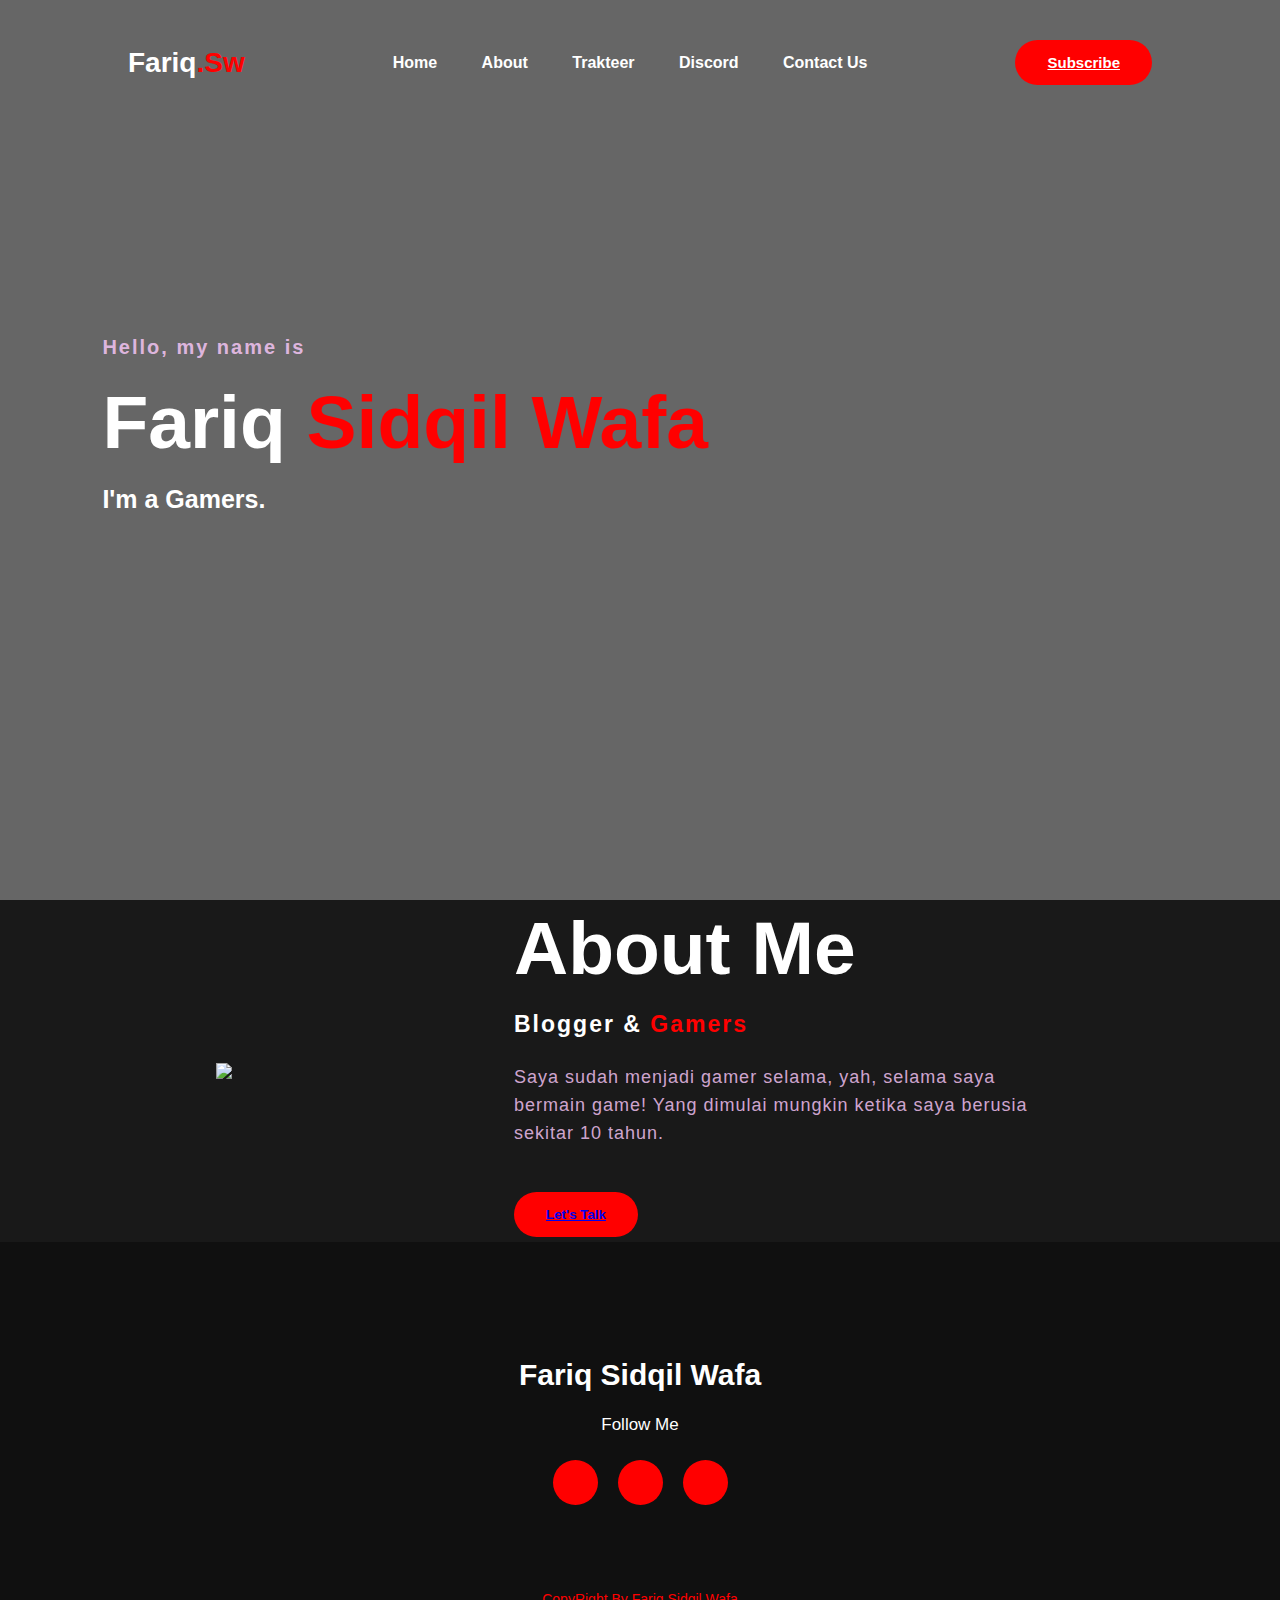
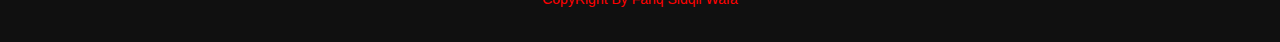
==== index.html @ fd49a966 "Update index.html" ====
<!DOCTYPE html>
<html>
<head>
    <meta content='width=device-width, initial-scale=1, maximum-scale=1' name='viewport'/>
    <title>Fariq.Sw</title>
    <link rel="stylesheet" href="https://imgur.com/GjUrSy4">
    <link rel="preconnect" href="https://fonts.gstatic.com">
    <link href="https://fonts.googleapis.com/css2?family=Josefin+Sans:ital, wght@0, 100; 0,30 0;0,400;0,500; 0,600; 0,700;1, 100;1,200;1,300; 1,400;1,500; 1,600;1,700&family-Montserrat: wght@700; 800; 900&display-swap" rel="stylesheet">
    <link rel="stylesheet" href="https://cdnjs.cloudflare.com/ajax/libs/font-awesome/6.2.1/css/all.min.css" integrity="sha512-MV7K8+y+gLIBoVD59lQIYicR65iaqukzvf/nwasF0nqhPay5w/9lJmVM2hMDcnK1OnMGCdVK+iQrJ7lzPJQd1w==" crossorigin="anonymous" referrerpolicy="no-referrer">
    <style>
       * {
    padding: 0;
    margin: 0;
    box-sizing: border-box;
    font-family: 'jonefin sans' , sans-serif;
}
.hero{
    height: 100vh;
    width: 100%;
    background-image: linear-gradient(rgba(0,0,0,0.6), rgba(0,0,0,0.6)),url("D:/Website/img/background3.jpg");
    background-size: cover;
    background-position: center;
    background-repeat: no-repeat;
}
nav{
    display: flex;
    align-items: center;
    justify-content: space-between;
    padding-top: 40px;
    padding-left: 10%;
    padding-right: 10%;
}
.logo{
    color: white;
    font-size: 28px;
}
span{
    color: red;
}
nav ul li{
    list-style-type: none;
    display: inline-block;
    padding: 10px 20px;
}
nav ul li a{
    color: white;
    text-decoration-line: none;
    font-weight: bold;
}
nav ul li a:hover{
    color: red;
    transition: .3s;
}
.btn{
    border: 2px solid transparent;
    background: red;
    padding: 12px 30px;
    border-radius: 30px;
    color: white;
    font-weight: bold;
    font-size: 15px;
    transition: .4s;
}
.btn:hover{
    transform: scale(1.2);
    cursor: pointer;
}
.content{
    position: absolute;
    top: 50%;
    left: 8%;
    transform: translateY(-50%);
}
h1{
    color: white;
    margin: 20px 0px 20px;
    font-size: 75px;
}
h3{
    color: white;
    font-size: 25px;
    margin-bottom: 50px;
}
h4{
    color: #fcfc;
    letter-spacing: 2px;
    font-size: 20px;
}
.neswlatter form{
    width: 380px;
    max-width: 100%;
    position: relative;
}
.neswlatter form input:first-child{
    display: inline-block;
    width: 100%;
    padding: 14px 130px 14px 15px;
    border: 2px solid red;
    outline: none;
    border-radius: 30px;
}
.neswlatter form input:last-child{
    position: absolute;
    display: inline-block;
    outline: none;
    border: none;
    padding: 10px 30px;
    border-radius: 30px;
    background-color: red;
    color: white;
    box-shadow: 0px 0px 5px #000, 0px 0px 15px #858585;
    top: 6px;
    right: 6px;
}
#about{
    width: 100%;
    padding: 5px 0px;
    background-color: #191919;
}
.about img{
    height: auto;
    width: 100%;
}
.about-text{
    width: 550px;
    height: auto;
    
}
.main{
    width: 1130px;
    max-width: 95%;
    margin: 0 auto;
    display: flex;
    align-items: center;
    justify-content: space-around;
}
.about-text h2{
    color: white;
    font-size: 75px;
    text-transform: capitalize;
    margin-bottom: 20px;
}
.about-text h5{
    color: white;
    letter-spacing: 2px;
    font: 22px;
    margin-bottom: 25px;
    text-transform: capitalize;
}
.about-text p{
    color: #fcfc;
    letter-spacing: 1px;
    line-height: 28px;
    font-size: 18px;
    margin-bottom: 45px;
}
button{
    background-color: red;
    color: white;
    text-decoration: none;
    border: 2px solid transparent;
    font-weight: bold;
    padding: 13px 30px;
    border-radius: 30px;
    transition: .4s;
}
button:hover{
    background-color: transparent;
    border: 2px solid red;
    cursor: pointer;
}
.service{
    background: #101010;
    width: 100%;
    padding: 100px 0px;
}
.tittle h2{
    color: white;
    font-size: 75px;
    width: 1130px;
    margin: 30px auto;
    text-align: center;
}
.box{
    display: flex;
    justify-content: center;
    align-items: center;
    min-height: 400px;
}
.card{
    height: 365px;
    width: 335px;
    padding: 20px 35px;
    background: #191919;
    border-radius: 20px;
    margin: 15px;
    position: relative;
    overflow: hidden;
    text-align: center;
}
.card i{
    font-size: 50px;
    display: block;
    text-align: center;
    margin: 25px 0px;
    color: red;
}
h5{
    color: white;
    font-size: 23px;
    margin-bottom: 15px;
}
.pra p{
    color: #fcfc;
    font-size: 16px;
    line-height: 27px;
    margin-bottom: 25px;
}
.card .button{
    background-color: red;
    color: white;
    text-decoration: none;
    border: 2px solid transparent;
    font-weight: bold;
    padding: 9px 22px;
    border-radius: 30px;
    transition: .4s;
}
.card .button:hover{
    background-color: transparent;
    border: 2px solid red;
    cursor: pointer;
}
.contact-me{
    width: 100%;
    height: 290px;
    background: #191919;
    display: flex;
    align-items: center;
    flex-direction: column;
    justify-content: center;
}
.contact-me p{
    color: white;
    font-size: 30px;
    font-weight: bold;
    margin-bottom: 25px;
}
.contact-me .button-two{
    background-color: red;
    color: white;
    text-decoration: none;
    border: 2px solid transparent;
    font-weight: bold;
    padding: 13px 30px;
    border-radius: 30px;
    transition: .4s;
}
.contact-me .button-two:hover{
    background-color: transparent;
    border: 2px solid red;
    cursor: pointer;
}
footer{
    position: relative;
    width: 100%;
    height: 400px;
    background: #101010;
    display: flex;
    flex-direction: column;
    align-items: center;
    justify-content: center;
}
footer p:nth-child(1){
    font-size: 30px;
    color: white;
    margin-bottom: 20px;
    font-weight: bold;

}
footer p:nth-child(2){
    color: white;
    font-size: 17px;
    width: 500px;
    text-align: center;
    line-height: 26px;
}
.social{
    display: flex;
}
.social a{
    width: 45px;
    height: 45px;
    display: flex;
    align-items: center;
    justify-content: center;
    background: red;
    border-radius: 50%;
    margin: 22px 10px;
    color: white;
    text-decoration: none;
    font-size: 20px;
}
.social a:hover{
    transform: scale(1.3);
    transition: .3s;
}
.end{
    position: absolute;
    color: red;
    bottom: 35px;
    font-size: 14px;

        }

}

/* Smartphones (portrait and landscape) ----------- */
@media only screen
and (min-device-width : 320px)
and (max-device-width : 480px) {
/* STYLES GO HERE */
}
 
/* Smartphones (landscape) ----------- */
@media only screen
and (min-width : 321px) {
/* STYLES GO HERE */
}
 
/* Smartphones (portrait) ----------- */
@media only screen
and (max-width : 320px) {
/* STYLES GO HERE */
}
 
/* iPads (portrait and landscape) ----------- */
@media only screen
and (min-device-width : 768px)
and (max-device-width : 1024px) {
/* STYLES GO HERE */
}
 
/* iPads (landscape) ----------- */
@media only screen
and (min-device-width : 768px)
and (max-device-width : 1024px)
and (orientation : landscape) {
/* STYLES GO HERE */
}
 
/* iPads (portrait) ----------- */
@media only screen
and (min-device-width : 768px)
and (max-device-width : 1024px)
and (orientation : portrait) {
/* STYLES GO HERE */
}
 
/* Desktops and laptops ----------- */
@media only screen
and (min-width : 1224px) {
/* STYLES GO HERE */
}
 
/* Large screens ----------- */
@media only screen
and (min-width : 1824px) {
/* STYLES GO HERE */
}
 
/* iPhone 5 (portrait &amp; landscape)----------- */
@media only screen
and (min-device-width : 320px)
and (max-device-width : 568px) {
/* STYLES GO HERE */
}
 
/* iPhone 5 (landscape)----------- */
@media only screen
and (min-device-width : 320px)
and (max-device-width : 568px)
and (orientation : landscape) {
/* STYLES GO HERE */
}
 
/* iPhone 5 (portrait)----------- */
@media only screen
and (min-device-width : 320px)
and (max-device-width : 568px)
and (orientation : portrait) {
/* STYLES GO HERE */
}
    </style>
  </head>
<body>
  <!----hero Section start---->
    <div class="hero">
      <nav>
         <h2 class="logo">Fariq<span>.Sw</span></h2>
         <ul>
            <li><a href="">Home</a></li>
            <li><a href="#about">About</a></li>
            <li><a href="https://trakteer.id/kamehameha">Trakteer</a></li>
            <li><a href="https://discord.gg/tYuJdKVQjU">Discord</a></li>
            <li><a href="https://www.instagram.com/m.fariq_/">Contact Us</a></li>
         </ul>
         <a href="https://www.youtube.com/channel/UCYtV5BpqPBiXOkBgKV41h-w" class="btn">Subscribe</a>
      </nav>
           <div class="content">
          <h4>Hello, my name is</h4>
          <h1>Fariq <span>Sidqil Wafa</span></h1>
          <h3>I'm a Gamers.</h3>
          <div class="neswlatter">
            <form>
           
            </form>
          </div>
          </div>
    </div>
  <!----About section start---->
  <section id="about">
   <div class="main">
    <img src="D:\Website\assets\img\dali.jpg"> 
    <div class="about-text">
      <h2>About Me</h2>
      <h5>Blogger & <span>Gamers</span></h5>
      <p>Saya sudah menjadi gamer selama, yah, selama saya bermain game! Yang dimulai mungkin ketika saya berusia sekitar 10 tahun.</p>
      <button><a href="https://api.whatsapp.com/send?phone=6285866547367" class="button">Let's Talk</a></button>
    </div>
   </div>
  </section>
<!------footer start--------->
<footer>
  <p>Fariq Sidqil Wafa</p>
  <p>Follow Me</p>
  <div class="social">
    <a href="https://www.facebook.com/profile.php?id=100081953024366"><i class="fa-brands fa-facebook"></i></a>
    <a href="https://www.instagram.com/m.fariq_/?hl=en"><i class="fa-brands fa-instagram"></i></a>
    <a href="https://www.tiktok.com/@yumaeyaa?lang=id-ID"><i class="fa-brands fa-tiktok"></i></a> 
  </div>
  <p class="end">CopyRight By Fariq Sidqil Wafa</p>
</footer>
</body>
</html>
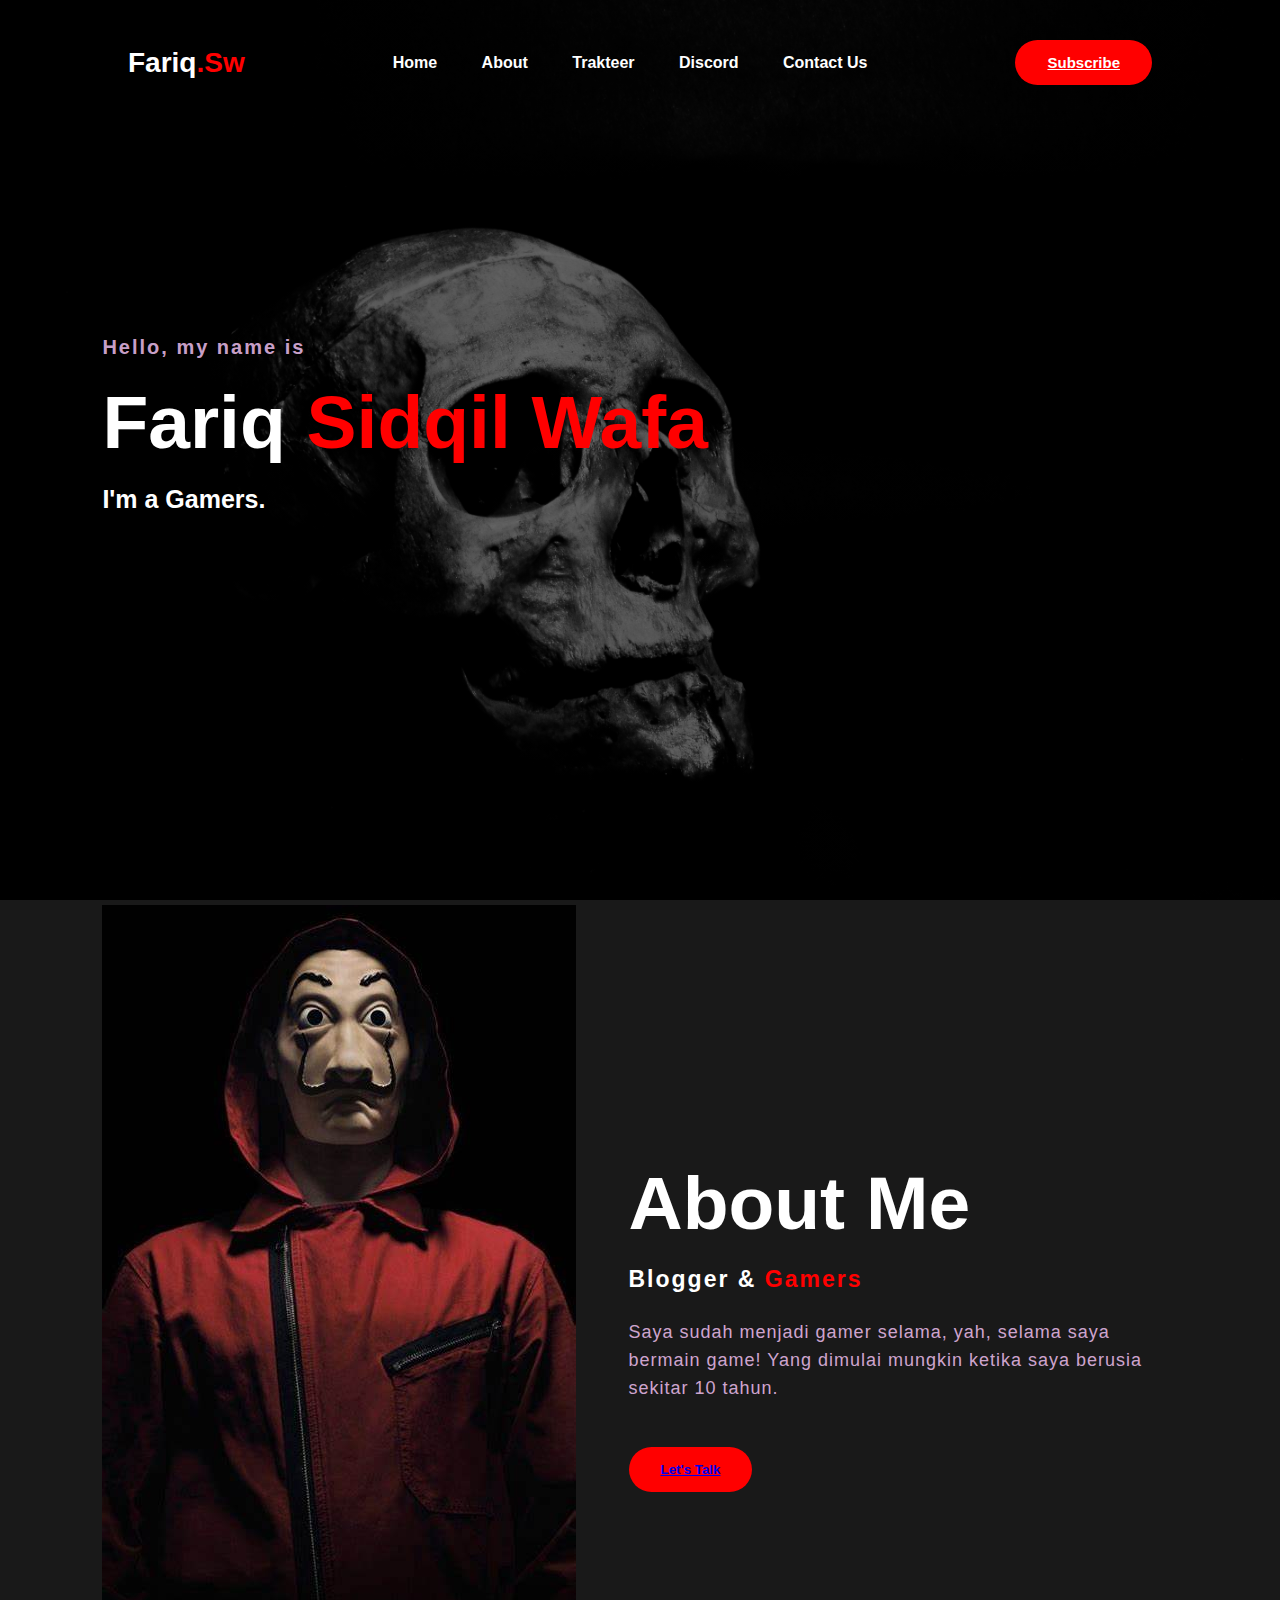
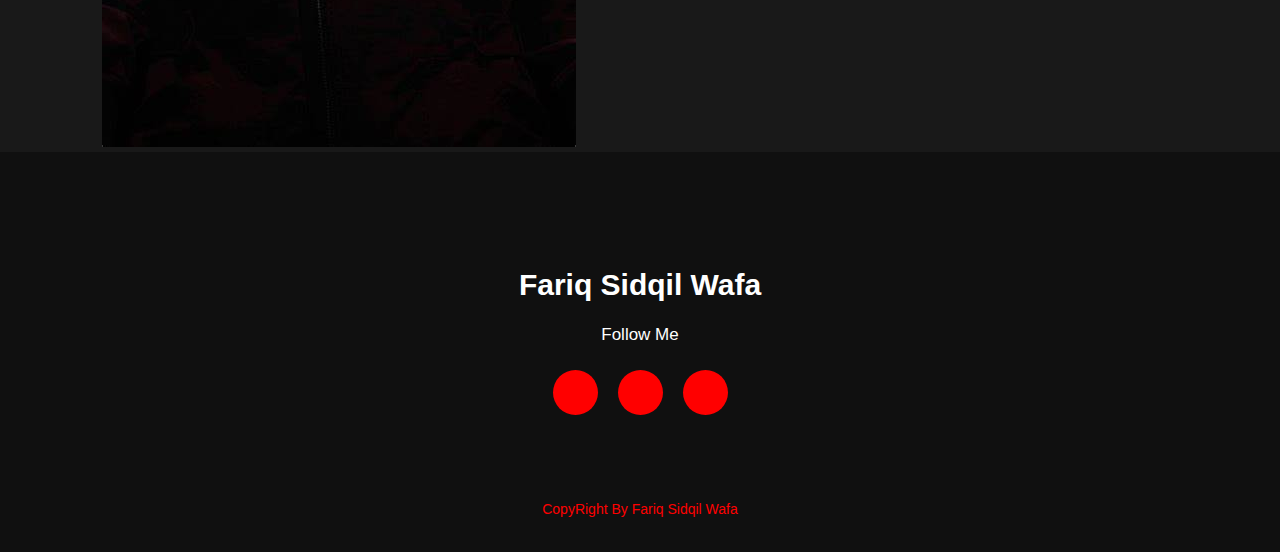
==== commit f2e01b37: "Update index.html" ====
--- a/index.html
+++ b/index.html
@@ -3,7 +3,6 @@
 <head>
     <meta content='width=device-width, initial-scale=1, maximum-scale=1' name='viewport'/>
     <title>Fariq.Sw</title>
-    <link rel="stylesheet" href="https://imgur.com/GjUrSy4">
     <link rel="preconnect" href="https://fonts.gstatic.com">
     <link href="https://fonts.googleapis.com/css2?family=Josefin+Sans:ital, wght@0, 100; 0,30 0;0,400;0,500; 0,600; 0,700;1, 100;1,200;1,300; 1,400;1,500; 1,600;1,700&family-Montserrat: wght@700; 800; 900&display-swap" rel="stylesheet">
     <link rel="stylesheet" href="https://cdnjs.cloudflare.com/ajax/libs/font-awesome/6.2.1/css/all.min.css" integrity="sha512-MV7K8+y+gLIBoVD59lQIYicR65iaqukzvf/nwasF0nqhPay5w/9lJmVM2hMDcnK1OnMGCdVK+iQrJ7lzPJQd1w==" crossorigin="anonymous" referrerpolicy="no-referrer">
@@ -17,7 +16,7 @@
 .hero{
     height: 100vh;
     width: 100%;
-    background-image: linear-gradient(rgba(0,0,0,0.6), rgba(0,0,0,0.6)),url("D:/Website/img/background3.jpg");
+    background-image: linear-gradient(rgba(0,0,0,0.6), rgba(0,0,0,0.6)),url("background3.jpg");
     background-size: cover;
     background-position: center;
     background-repeat: no-repeat;
@@ -421,7 +420,7 @@
   <!----About section start---->
   <section id="about">
    <div class="main">
-    <img src="D:\Website\assets\img\dali.jpg"> 
+    <img src="dali.jpg"> 
     <div class="about-text">
       <h2>About Me</h2>
       <h5>Blogger & <span>Gamers</span></h5>
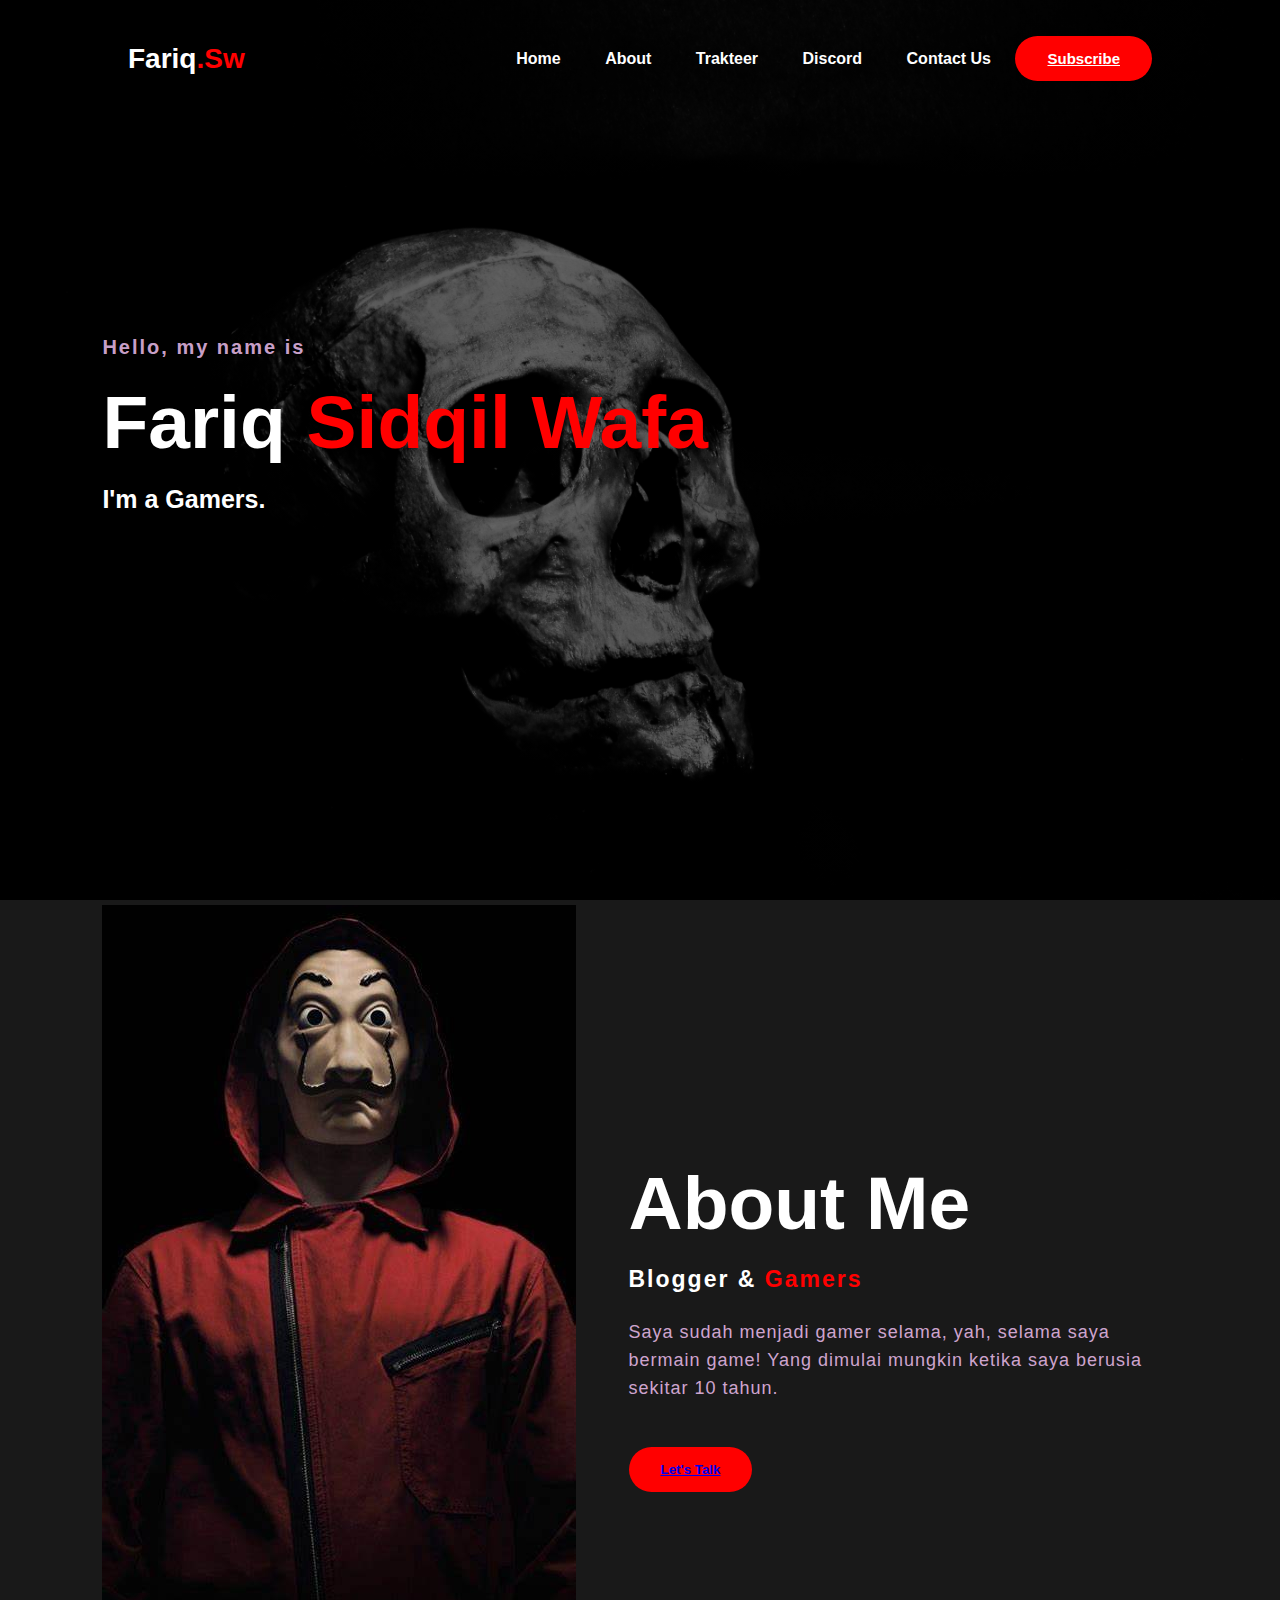
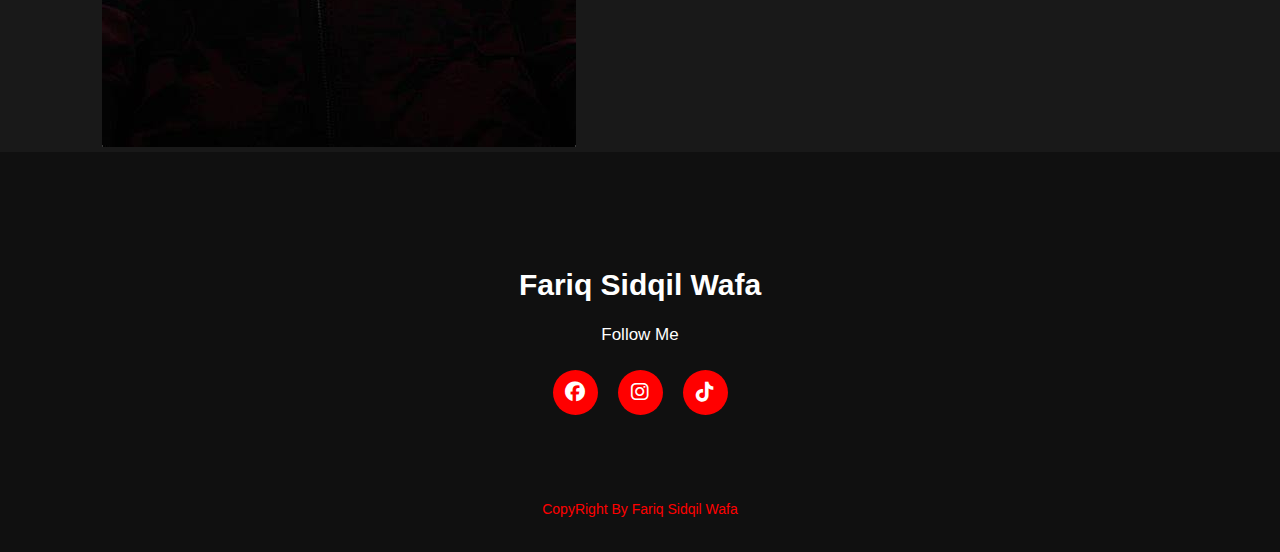
==== commit 4c0372e2: "Update index.html" ====
--- a/index.html
+++ b/index.html
@@ -1,11 +1,13 @@
 <!DOCTYPE html>
 <html>
 <head>
-    <meta content='width=device-width, initial-scale=1, maximum-scale=1' name='viewport'/>
+    <meta name="viewport" content="witdth=device-width, initial-scale=1.0">
     <title>Fariq.Sw</title>
     <link rel="preconnect" href="https://fonts.gstatic.com">
     <link href="https://fonts.googleapis.com/css2?family=Josefin+Sans:ital, wght@0, 100; 0,30 0;0,400;0,500; 0,600; 0,700;1, 100;1,200;1,300; 1,400;1,500; 1,600;1,700&family-Montserrat: wght@700; 800; 900&display-swap" rel="stylesheet">
     <link rel="stylesheet" href="https://cdnjs.cloudflare.com/ajax/libs/font-awesome/6.2.1/css/all.min.css" integrity="sha512-MV7K8+y+gLIBoVD59lQIYicR65iaqukzvf/nwasF0nqhPay5w/9lJmVM2hMDcnK1OnMGCdVK+iQrJ7lzPJQd1w==" crossorigin="anonymous" referrerpolicy="no-referrer">
+    <link rel="stylesheet" href="D:\Website\responsive.css">
+    <link rel="stylesheet" href="https://cdnjs.cloudflare.com/ajax/libs/font-awesome/6.3.0/css/all.min.css">
     <style>
        * {
     padding: 0;
@@ -40,6 +42,7 @@
     list-style-type: none;
     display: inline-block;
     padding: 10px 20px;
+
 }
 nav ul li a{
     color: white;
@@ -309,91 +312,79 @@
     color: red;
     bottom: 35px;
     font-size: 14px;
+}
+.mobile-menu{
+    float: right;
+    display: none;
+    padding: 10px;
+    padding-top: 7%;
+}
+#check{
+    display: none;
+    background-color: #000;
+}
+.sidebar{
+        position: fixed;
+        top: 0;
+        bottom: 0%;
+        left: -300px;
+        width: 300px;
+        background-color: black;
+        transition: .3s;
+}
+.sidebar ul li a{
+    color: #fff;
+}
+.sidebar ul li{
+    padding: 24px;
+    transition: .3s;
+    
+}
+.sidebar ul li:hover{
+    background-color: red
+}
+#check:checked ~ .sidebar{
+    left: 0;
+}
+html{
+    scroll-behavior: smooth;
+}
+@media (max-width: 768px) {
+    .mobile-menu{
+        display: block;
+    }
+    .mobile-menu:hover{
+        cursor: pointer;
+    }
+     nav ul li{
+        display: none;
+     }
+     .btn{
+        display: none;
+     }
+    .main img{
+        display: none;
+    }
+     
+     }
 
-        }
-
-}
-
-/* Smartphones (portrait and landscape) ----------- */
-@media only screen
-and (min-device-width : 320px)
-and (max-device-width : 480px) {
-/* STYLES GO HERE */
-}
- 
-/* Smartphones (landscape) ----------- */
-@media only screen
-and (min-width : 321px) {
-/* STYLES GO HERE */
-}
- 
-/* Smartphones (portrait) ----------- */
-@media only screen
-and (max-width : 320px) {
-/* STYLES GO HERE */
-}
- 
-/* iPads (portrait and landscape) ----------- */
-@media only screen
-and (min-device-width : 768px)
-and (max-device-width : 1024px) {
-/* STYLES GO HERE */
-}
- 
-/* iPads (landscape) ----------- */
-@media only screen
-and (min-device-width : 768px)
-and (max-device-width : 1024px)
-and (orientation : landscape) {
-/* STYLES GO HERE */
-}
- 
-/* iPads (portrait) ----------- */
-@media only screen
-and (min-device-width : 768px)
-and (max-device-width : 1024px)
-and (orientation : portrait) {
-/* STYLES GO HERE */
-}
- 
-/* Desktops and laptops ----------- */
-@media only screen
-and (min-width : 1224px) {
-/* STYLES GO HERE */
-}
- 
-/* Large screens ----------- */
-@media only screen
-and (min-width : 1824px) {
-/* STYLES GO HERE */
-}
- 
-/* iPhone 5 (portrait &amp; landscape)----------- */
-@media only screen
-and (min-device-width : 320px)
-and (max-device-width : 568px) {
-/* STYLES GO HERE */
-}
- 
-/* iPhone 5 (landscape)----------- */
-@media only screen
-and (min-device-width : 320px)
-and (max-device-width : 568px)
-and (orientation : landscape) {
-/* STYLES GO HERE */
-}
- 
-/* iPhone 5 (portrait)----------- */
-@media only screen
-and (min-device-width : 320px)
-and (max-device-width : 568px)
-and (orientation : portrait) {
-/* STYLES GO HERE */
-}
     </style>
   </head>
 <body>
-  <!----hero Section start---->
+ <!----menu mobile-------->
+            <label for="check" class="mobile-menu"><i class="fa-solid fa-bars fa-2x"></i></label>
+<!---sidebar-->
+<input type="checkbox" id="check">
+<div class="sidebar">
+    <ul>
+        <li><a href="">Home</a></li>
+        <li><a href="https://trakteer.id/kamehameha">Trakteer</a></li>
+        <li><a href="https://discord.gg/tYuJdKVQjU">Discord</a></li>
+        <li><a href="https://www.instagram.com/m.fariq_/">Contact Us</a></li>
+        <li><a href="https://www.youtube.com/channel/UCYtV5BpqPBiXOkBgKV41h-w">Subscribe</a></li>   
+    </ul>     
+</div>
+<!----hero Section start---->
     <div class="hero">
       <nav>
          <h2 class="logo">Fariq<span>.Sw</span></h2>
@@ -403,8 +394,9 @@
             <li><a href="https://trakteer.id/kamehameha">Trakteer</a></li>
             <li><a href="https://discord.gg/tYuJdKVQjU">Discord</a></li>
             <li><a href="https://www.instagram.com/m.fariq_/">Contact Us</a></li>
-         </ul>
+         </a>
          <a href="https://www.youtube.com/channel/UCYtV5BpqPBiXOkBgKV41h-w" class="btn">Subscribe</a>
+        </ul>
       </nav>
            <div class="content">
           <h4>Hello, my name is</h4>
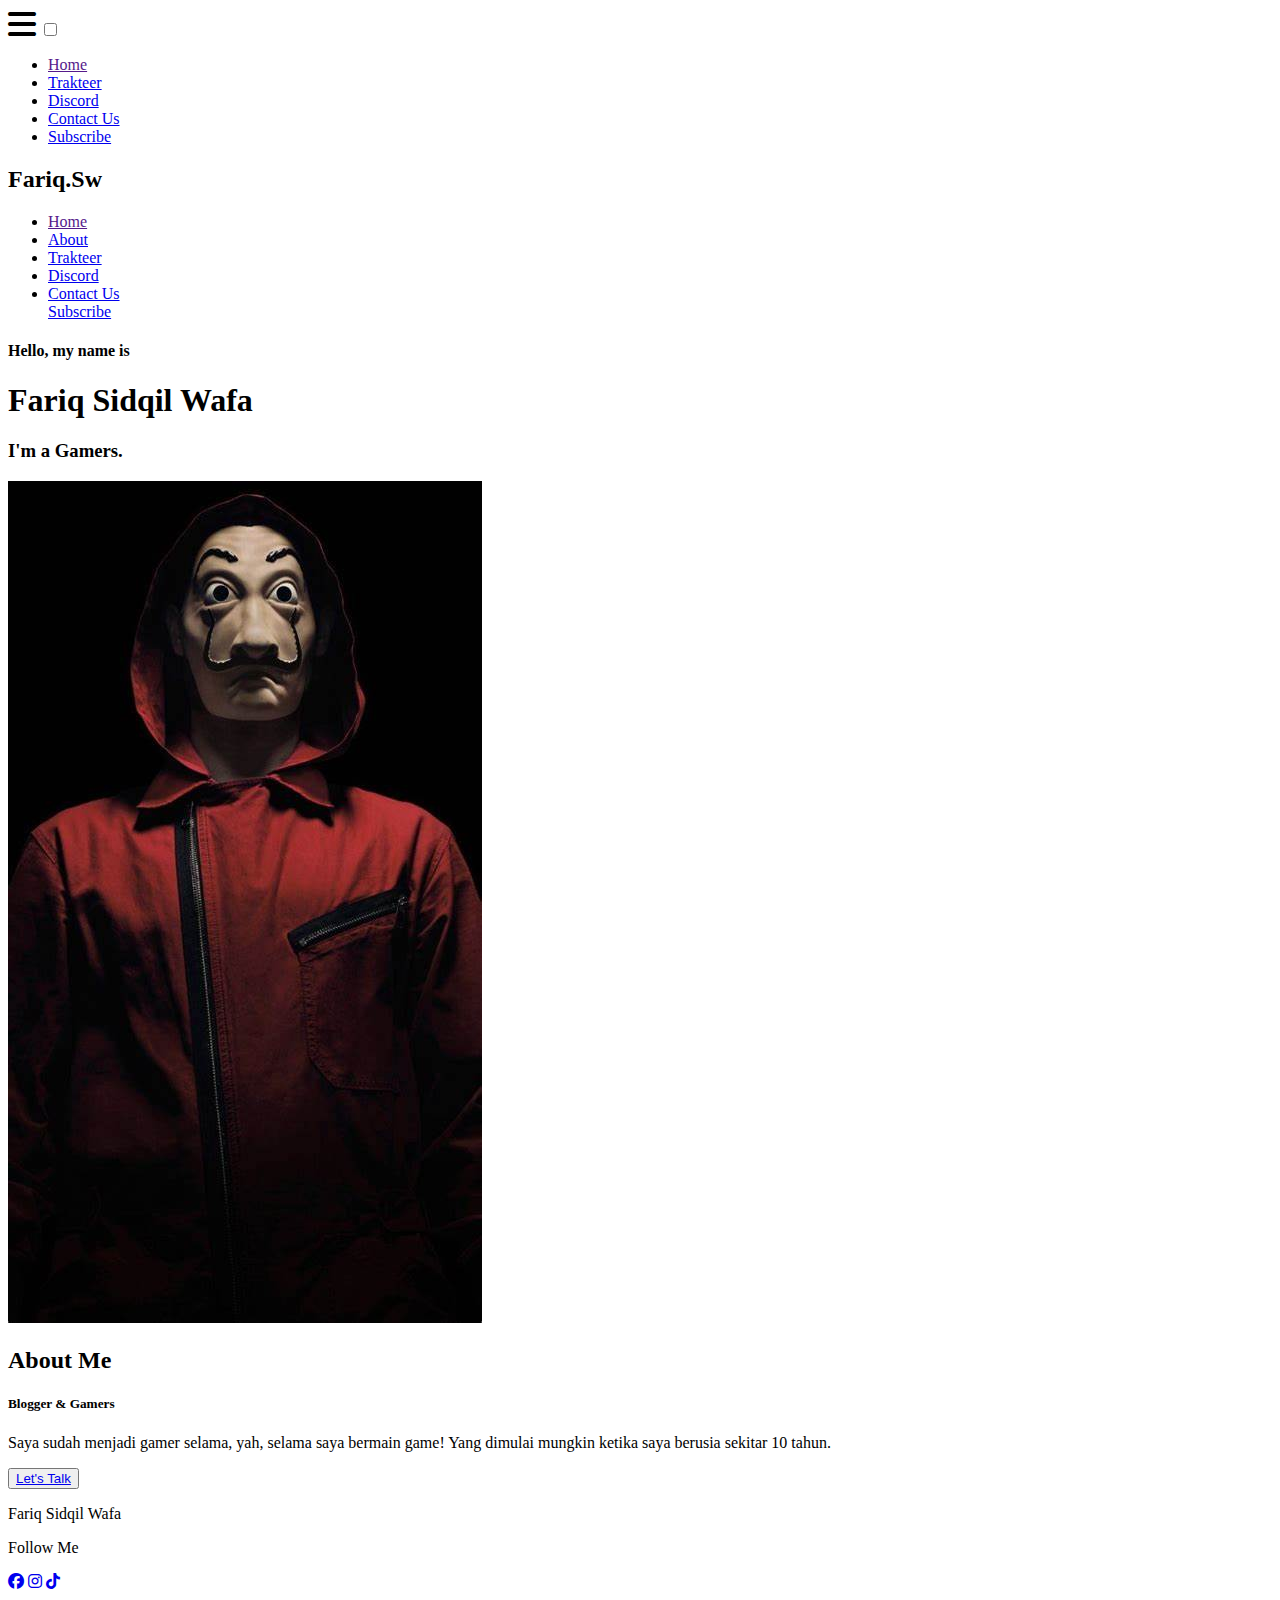
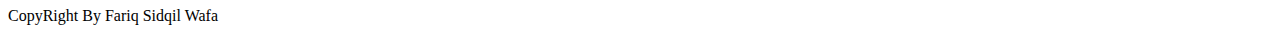
==== commit 4c5a3cf2: "Update index.html" ====
--- a/index.html
+++ b/index.html
@@ -6,369 +6,8 @@
     <link rel="preconnect" href="https://fonts.gstatic.com">
     <link href="https://fonts.googleapis.com/css2?family=Josefin+Sans:ital, wght@0, 100; 0,30 0;0,400;0,500; 0,600; 0,700;1, 100;1,200;1,300; 1,400;1,500; 1,600;1,700&family-Montserrat: wght@700; 800; 900&display-swap" rel="stylesheet">
     <link rel="stylesheet" href="https://cdnjs.cloudflare.com/ajax/libs/font-awesome/6.2.1/css/all.min.css" integrity="sha512-MV7K8+y+gLIBoVD59lQIYicR65iaqukzvf/nwasF0nqhPay5w/9lJmVM2hMDcnK1OnMGCdVK+iQrJ7lzPJQd1w==" crossorigin="anonymous" referrerpolicy="no-referrer">
-    <link rel="stylesheet" href="D:\Website\responsive.css">
     <link rel="stylesheet" href="https://cdnjs.cloudflare.com/ajax/libs/font-awesome/6.3.0/css/all.min.css">
-    <style>
-       * {
-    padding: 0;
-    margin: 0;
-    box-sizing: border-box;
-    font-family: 'jonefin sans' , sans-serif;
-}
-.hero{
-    height: 100vh;
-    width: 100%;
-    background-image: linear-gradient(rgba(0,0,0,0.6), rgba(0,0,0,0.6)),url("background3.jpg");
-    background-size: cover;
-    background-position: center;
-    background-repeat: no-repeat;
-}
-nav{
-    display: flex;
-    align-items: center;
-    justify-content: space-between;
-    padding-top: 40px;
-    padding-left: 10%;
-    padding-right: 10%;
-}
-.logo{
-    color: white;
-    font-size: 28px;
-}
-span{
-    color: red;
-}
-nav ul li{
-    list-style-type: none;
-    display: inline-block;
-    padding: 10px 20px;
-
-}
-nav ul li a{
-    color: white;
-    text-decoration-line: none;
-    font-weight: bold;
-}
-nav ul li a:hover{
-    color: red;
-    transition: .3s;
-}
-.btn{
-    border: 2px solid transparent;
-    background: red;
-    padding: 12px 30px;
-    border-radius: 30px;
-    color: white;
-    font-weight: bold;
-    font-size: 15px;
-    transition: .4s;
-}
-.btn:hover{
-    transform: scale(1.2);
-    cursor: pointer;
-}
-.content{
-    position: absolute;
-    top: 50%;
-    left: 8%;
-    transform: translateY(-50%);
-}
-h1{
-    color: white;
-    margin: 20px 0px 20px;
-    font-size: 75px;
-}
-h3{
-    color: white;
-    font-size: 25px;
-    margin-bottom: 50px;
-}
-h4{
-    color: #fcfc;
-    letter-spacing: 2px;
-    font-size: 20px;
-}
-.neswlatter form{
-    width: 380px;
-    max-width: 100%;
-    position: relative;
-}
-.neswlatter form input:first-child{
-    display: inline-block;
-    width: 100%;
-    padding: 14px 130px 14px 15px;
-    border: 2px solid red;
-    outline: none;
-    border-radius: 30px;
-}
-.neswlatter form input:last-child{
-    position: absolute;
-    display: inline-block;
-    outline: none;
-    border: none;
-    padding: 10px 30px;
-    border-radius: 30px;
-    background-color: red;
-    color: white;
-    box-shadow: 0px 0px 5px #000, 0px 0px 15px #858585;
-    top: 6px;
-    right: 6px;
-}
-#about{
-    width: 100%;
-    padding: 5px 0px;
-    background-color: #191919;
-}
-.about img{
-    height: auto;
-    width: 100%;
-}
-.about-text{
-    width: 550px;
-    height: auto;
-    
-}
-.main{
-    width: 1130px;
-    max-width: 95%;
-    margin: 0 auto;
-    display: flex;
-    align-items: center;
-    justify-content: space-around;
-}
-.about-text h2{
-    color: white;
-    font-size: 75px;
-    text-transform: capitalize;
-    margin-bottom: 20px;
-}
-.about-text h5{
-    color: white;
-    letter-spacing: 2px;
-    font: 22px;
-    margin-bottom: 25px;
-    text-transform: capitalize;
-}
-.about-text p{
-    color: #fcfc;
-    letter-spacing: 1px;
-    line-height: 28px;
-    font-size: 18px;
-    margin-bottom: 45px;
-}
-button{
-    background-color: red;
-    color: white;
-    text-decoration: none;
-    border: 2px solid transparent;
-    font-weight: bold;
-    padding: 13px 30px;
-    border-radius: 30px;
-    transition: .4s;
-}
-button:hover{
-    background-color: transparent;
-    border: 2px solid red;
-    cursor: pointer;
-}
-.service{
-    background: #101010;
-    width: 100%;
-    padding: 100px 0px;
-}
-.tittle h2{
-    color: white;
-    font-size: 75px;
-    width: 1130px;
-    margin: 30px auto;
-    text-align: center;
-}
-.box{
-    display: flex;
-    justify-content: center;
-    align-items: center;
-    min-height: 400px;
-}
-.card{
-    height: 365px;
-    width: 335px;
-    padding: 20px 35px;
-    background: #191919;
-    border-radius: 20px;
-    margin: 15px;
-    position: relative;
-    overflow: hidden;
-    text-align: center;
-}
-.card i{
-    font-size: 50px;
-    display: block;
-    text-align: center;
-    margin: 25px 0px;
-    color: red;
-}
-h5{
-    color: white;
-    font-size: 23px;
-    margin-bottom: 15px;
-}
-.pra p{
-    color: #fcfc;
-    font-size: 16px;
-    line-height: 27px;
-    margin-bottom: 25px;
-}
-.card .button{
-    background-color: red;
-    color: white;
-    text-decoration: none;
-    border: 2px solid transparent;
-    font-weight: bold;
-    padding: 9px 22px;
-    border-radius: 30px;
-    transition: .4s;
-}
-.card .button:hover{
-    background-color: transparent;
-    border: 2px solid red;
-    cursor: pointer;
-}
-.contact-me{
-    width: 100%;
-    height: 290px;
-    background: #191919;
-    display: flex;
-    align-items: center;
-    flex-direction: column;
-    justify-content: center;
-}
-.contact-me p{
-    color: white;
-    font-size: 30px;
-    font-weight: bold;
-    margin-bottom: 25px;
-}
-.contact-me .button-two{
-    background-color: red;
-    color: white;
-    text-decoration: none;
-    border: 2px solid transparent;
-    font-weight: bold;
-    padding: 13px 30px;
-    border-radius: 30px;
-    transition: .4s;
-}
-.contact-me .button-two:hover{
-    background-color: transparent;
-    border: 2px solid red;
-    cursor: pointer;
-}
-footer{
-    position: relative;
-    width: 100%;
-    height: 400px;
-    background: #101010;
-    display: flex;
-    flex-direction: column;
-    align-items: center;
-    justify-content: center;
-}
-footer p:nth-child(1){
-    font-size: 30px;
-    color: white;
-    margin-bottom: 20px;
-    font-weight: bold;
-
-}
-footer p:nth-child(2){
-    color: white;
-    font-size: 17px;
-    width: 500px;
-    text-align: center;
-    line-height: 26px;
-}
-.social{
-    display: flex;
-}
-.social a{
-    width: 45px;
-    height: 45px;
-    display: flex;
-    align-items: center;
-    justify-content: center;
-    background: red;
-    border-radius: 50%;
-    margin: 22px 10px;
-    color: white;
-    text-decoration: none;
-    font-size: 20px;
-}
-.social a:hover{
-    transform: scale(1.3);
-    transition: .3s;
-}
-.end{
-    position: absolute;
-    color: red;
-    bottom: 35px;
-    font-size: 14px;
-}
-.mobile-menu{
-    float: right;
-    display: none;
-    padding: 10px;
-    padding-top: 7%;
-}
-#check{
-    display: none;
-    background-color: #000;
-}
-.sidebar{
-        position: fixed;
-        top: 0;
-        bottom: 0%;
-        left: -300px;
-        width: 300px;
-        background-color: black;
-        transition: .3s;
-}
-.sidebar ul li a{
-    color: #fff;
-}
-.sidebar ul li{
-    padding: 24px;
-    transition: .3s;
-    
-}
-.sidebar ul li:hover{
-    background-color: red
-}
-#check:checked ~ .sidebar{
-    left: 0;
-}
-html{
-    scroll-behavior: smooth;
-}
-@media (max-width: 768px) {
-    .mobile-menu{
-        display: block;
-    }
-    .mobile-menu:hover{
-        cursor: pointer;
-    }
-     nav ul li{
-        display: none;
-     }
-     .btn{
-        display: none;
-     }
-    .main img{
-        display: none;
-    }
-     
-     }
-
-    </style>
+    <link rel="stylesheet" href="style.css">
   </head>
 <body>
  <!----menu mobile-------->
@@ -398,17 +37,13 @@
          <a href="https://www.youtube.com/channel/UCYtV5BpqPBiXOkBgKV41h-w" class="btn">Subscribe</a>
         </ul>
       </nav>
-           <div class="content">
-          <h4>Hello, my name is</h4>
-          <h1>Fariq <span>Sidqil Wafa</span></h1>
-          <h3>I'm a Gamers.</h3>
-          <div class="neswlatter">
-            <form>
-           
-            </form>
-          </div>
-          </div>
-    </div>
+      <!-------content section start------>
+    <div class="content">
+        <h4>Hello, my name is</h4>
+        <h1>Fariq <span>Sidqil Wafa</span></h1>
+        <h3>I'm a Gamers.</h3>
+        </div>
+  </div>
   <!----About section start---->
   <section id="about">
    <div class="main">
